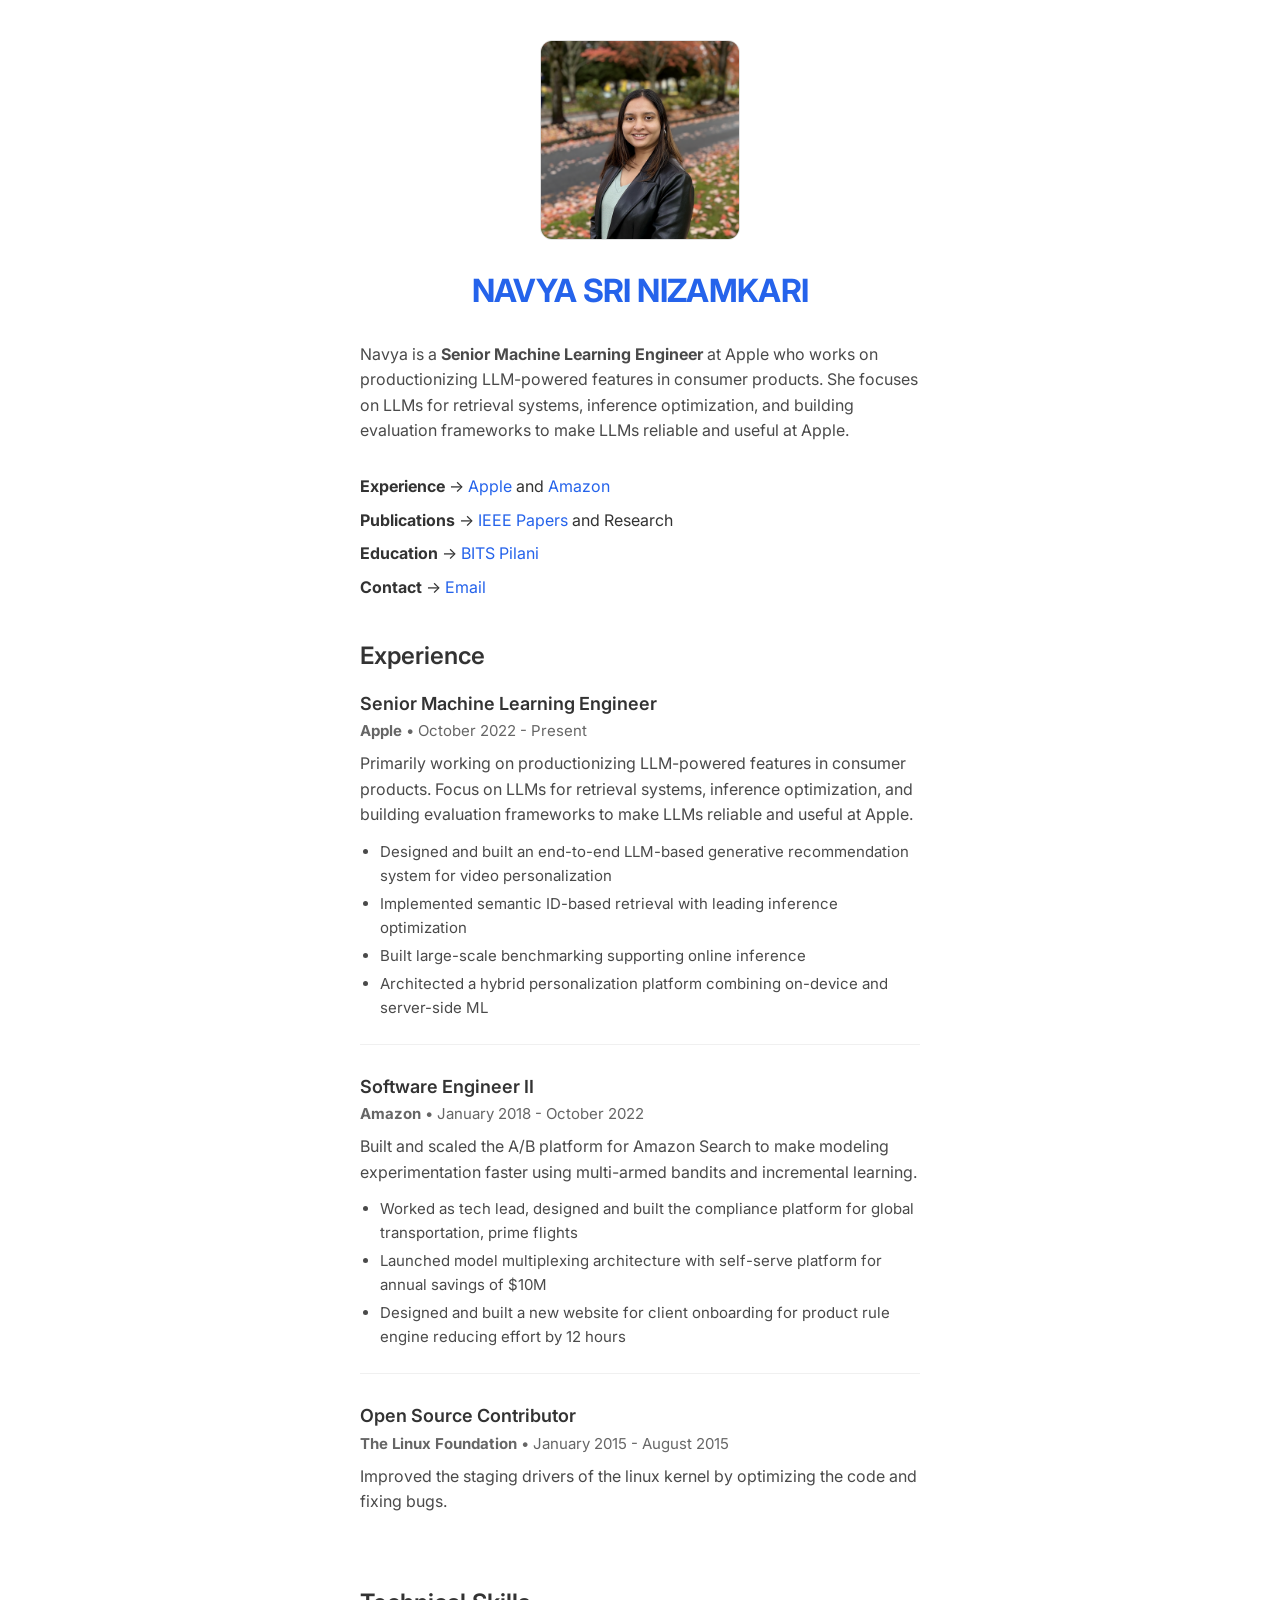
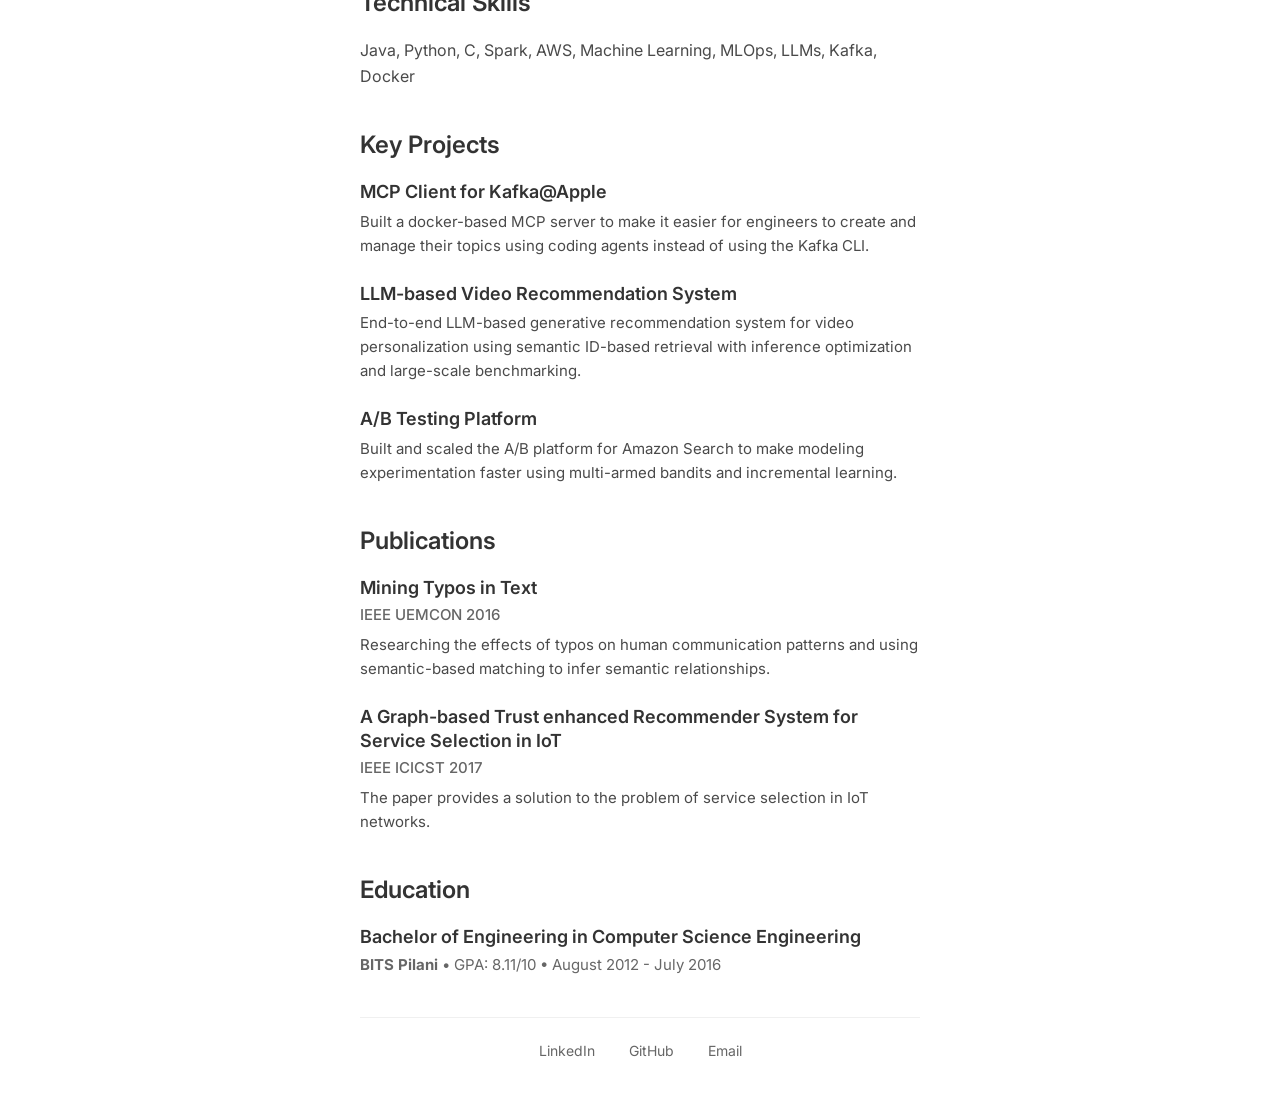
==== index.html @ 7f0a268b "Add profile photo and update styling" ====
<!DOCTYPE html>
<html lang="en">
<head>
    <meta charset="UTF-8">
    <meta name="viewport" content="width=device-width, initial-scale=1.0">
    <title>Navya Sri Nizamkari</title>
    <meta name="description" content="Navya Sri Nizamkari - Senior Machine Learning Engineer at Apple">
    
    <!-- Favicon -->
    <link rel="icon" type="image/x-icon" href="/favicon.ico">
    
    <!-- CSS -->
    <link rel="stylesheet" href="css/style.css">
    
    <!-- Fonts -->
    <link href="https://fonts.googleapis.com/css2?family=Inter:wght@400;500;600;700&display=swap" rel="stylesheet">
</head>
<body>
    <div class="container">
        <!-- Profile Photo -->
        <div class="profile-section">
            <img src="images/image (4).png" alt="Navya Sri Nizamkari" class="profile-photo">
        </div>

        <!-- Name -->
        <h1 class="name">NAVYA SRI NIZAMKARI</h1>

        <!-- Bio -->
        <div class="bio">
            <p>Navya is a <strong>Senior Machine Learning Engineer</strong> at Apple who works on productionizing LLM-powered features in consumer products. She focuses on LLMs for retrieval systems, inference optimization, and building evaluation frameworks to make LLMs reliable and useful at Apple.</p>
        </div>

        <!-- Links -->
        <div class="links">
            <p><strong>Experience</strong> → <a href="#experience">Apple</a> and <a href="#experience">Amazon</a></p>
            <p><strong>Publications</strong> → <a href="#publications">IEEE Papers</a> and Research</p>
            <p><strong>Education</strong> → <a href="#education">BITS Pilani</a></p>
            <p><strong>Contact</strong> → <a href="mailto:navyasritech@gmail.com">Email</a></p>
        </div>

        <!-- Experience Section -->
        <section id="experience" class="section">
            <h2>Experience</h2>
            <div class="experience-item">
                <h3>Senior Machine Learning Engineer</h3>
                <p><strong>Apple</strong> • October 2022 - Present</p>
                <p>Primarily working on productionizing LLM-powered features in consumer products. Focus on LLMs for retrieval systems, inference optimization, and building evaluation frameworks to make LLMs reliable and useful at Apple.</p>
                <ul>
                    <li>Designed and built an end-to-end LLM-based generative recommendation system for video personalization</li>
                    <li>Implemented semantic ID-based retrieval with leading inference optimization</li>
                    <li>Built large-scale benchmarking supporting online inference</li>
                    <li>Architected a hybrid personalization platform combining on-device and server-side ML</li>
                </ul>
            </div>

            <div class="experience-item">
                <h3>Software Engineer II</h3>
                <p><strong>Amazon</strong> • January 2018 - October 2022</p>
                <p>Built and scaled the A/B platform for Amazon Search to make modeling experimentation faster using multi-armed bandits and incremental learning.</p>
                <ul>
                    <li>Worked as tech lead, designed and built the compliance platform for global transportation, prime flights</li>
                    <li>Launched model multiplexing architecture with self-serve platform for annual savings of $10M</li>
                    <li>Designed and built a new website for client onboarding for product rule engine reducing effort by 12 hours</li>
                </ul>
            </div>

            <div class="experience-item">
                <h3>Open Source Contributor</h3>
                <p><strong>The Linux Foundation</strong> • January 2015 - August 2015</p>
                <p>Improved the staging drivers of the linux kernel by optimizing the code and fixing bugs.</p>
            </div>
        </section>

        <!-- Skills -->
        <section class="section">
            <h2>Technical Skills</h2>
            <p>Java, Python, C, Spark, AWS, Machine Learning, MLOps, LLMs, Kafka, Docker</p>
        </section>

        <!-- Projects -->
        <section class="section">
            <h2>Key Projects</h2>
            <div class="project-item">
                <h3>MCP Client for Kafka@Apple</h3>
                <p>Built a docker-based MCP server to make it easier for engineers to create and manage their topics using coding agents instead of using the Kafka CLI.</p>
            </div>
            <div class="project-item">
                <h3>LLM-based Video Recommendation System</h3>
                <p>End-to-end LLM-based generative recommendation system for video personalization using semantic ID-based retrieval with inference optimization and large-scale benchmarking.</p>
            </div>
            <div class="project-item">
                <h3>A/B Testing Platform</h3>
                <p>Built and scaled the A/B platform for Amazon Search to make modeling experimentation faster using multi-armed bandits and incremental learning.</p>
            </div>
        </section>

        <!-- Publications -->
        <section id="publications" class="section">
            <h2>Publications</h2>
            <div class="publication-item">
                <h3>Mining Typos in Text</h3>
                <p><em>IEEE UEMCON 2016</em></p>
                <p>Researching the effects of typos on human communication patterns and using semantic-based matching to infer semantic relationships.</p>
            </div>
            <div class="publication-item">
                <h3>A Graph-based Trust enhanced Recommender System for Service Selection in IoT</h3>
                <p><em>IEEE ICICST 2017</em></p>
                <p>The paper provides a solution to the problem of service selection in IoT networks.</p>
            </div>
        </section>

        <!-- Education -->
        <section id="education" class="section">
            <h2>Education</h2>
            <div class="education-item">
                <h3>Bachelor of Engineering in Computer Science Engineering</h3>
                <p><strong>BITS Pilani</strong> • GPA: 8.11/10 • August 2012 - July 2016</p>
            </div>
        </section>

        <!-- Social Links -->
        <div class="social-links">
            <a href="https://www.linkedin.com/in/navyanizamkari/" target="_blank">LinkedIn</a>
            <a href="https://github.com/navyanizamkari" target="_blank">GitHub</a>
            <a href="mailto:navyasritech@gmail.com">Email</a>
        </div>
    </div>
</body>
</html>
---- css/style.css ----
/* Reset and base styles */
* {
    margin: 0;
    padding: 0;
    box-sizing: border-box;
}

body {
    font-family: 'Inter', -apple-system, BlinkMacSystemFont, 'Segoe UI', Roboto, sans-serif;
    font-size: 16px;
    line-height: 1.6;
    color: #333;
    background-color: #fff;
    -webkit-font-smoothing: antialiased;
}

/* Container */
.container {
    max-width: 600px;
    margin: 0 auto;
    padding: 40px 20px;
}

/* Profile Section */
.profile-section {
    text-align: center;
    margin-bottom: 30px;
}

.profile-placeholder {
    width: 200px;
    height: 200px;
    margin: 0 auto 20px;
    border-radius: 12px;
    background-color: #f5f5f5;
    display: flex;
    align-items: center;
    justify-content: center;
    border: 1px solid #e0e0e0;
}

.placeholder-text {
    color: #666;
    font-size: 14px;
}

.profile-photo {
    width: 200px;
    height: 200px;
    border-radius: 12px;
    object-fit: cover;
    border: 1px solid #e0e0e0;
    margin: 0 auto 20px;
    display: block;
}

/* Name */
.name {
    font-size: 32px;
    font-weight: 700;
    color: #2563eb;
    text-align: center;
    margin-bottom: 30px;
    letter-spacing: -0.02em;
}

/* Bio */
.bio {
    margin-bottom: 30px;
}

.bio p {
    font-size: 16px;
    line-height: 1.6;
    color: #4a4a4a;
    margin-bottom: 15px;
}

/* Links */
.links {
    margin-bottom: 40px;
}

.links p {
    margin-bottom: 8px;
    font-size: 16px;
    color: #333;
}

/* Typography */
h1, h2, h3 {
    color: #333;
    line-height: 1.3;
}

h2 {
    font-size: 24px;
    font-weight: 600;
    margin-bottom: 20px;
    margin-top: 40px;
}

h3 {
    font-size: 18px;
    font-weight: 600;
    margin-bottom: 8px;
}

/* Links */
a {
    color: #2563eb;
    text-decoration: none;
}

a:hover {
    text-decoration: underline;
}

/* Sections */
.section {
    margin-bottom: 40px;
}

.section p {
    margin-bottom: 12px;
    color: #4a4a4a;
}

/* Experience Items */
.experience-item {
    margin-bottom: 30px;
    padding-bottom: 20px;
    border-bottom: 1px solid #f0f0f0;
}

.experience-item:last-child {
    border-bottom: none;
}

.experience-item h3 {
    margin-bottom: 4px;
}

.experience-item p:first-of-type {
    color: #666;
    font-size: 15px;
    margin-bottom: 8px;
}

.experience-item ul {
    margin-top: 8px;
    margin-left: 20px;
}

.experience-item li {
    margin-bottom: 4px;
    color: #4a4a4a;
    font-size: 15px;
}

/* Project Items */
.project-item {
    margin-bottom: 24px;
}

.project-item h3 {
    margin-bottom: 6px;
}

.project-item p {
    color: #4a4a4a;
    font-size: 15px;
}

/* Publication Items */
.publication-item {
    margin-bottom: 24px;
}

.publication-item h3 {
    margin-bottom: 4px;
}

.publication-item p {
    color: #4a4a4a;
    font-size: 15px;
    margin-bottom: 6px;
}

.publication-item em {
    color: #666;
    font-style: normal;
    font-weight: 500;
}

/* Education Items */
.education-item h3 {
    margin-bottom: 4px;
}

.education-item p {
    color: #666;
    font-size: 15px;
}

/* Social Links */
.social-links {
    text-align: center;
    margin-top: 40px;
    padding-top: 20px;
    border-top: 1px solid #f0f0f0;
}

.social-links a {
    margin: 0 15px;
    color: #666;
    font-size: 14px;
}

.social-links a:hover {
    color: #2563eb;
}

/* Responsive */
@media (max-width: 768px) {
    .container {
        padding: 30px 16px;
    }
    
    .name {
        font-size: 28px;
    }
    
    h2 {
        font-size: 22px;
    }
    
    .profile-placeholder {
        width: 160px;
        height: 160px;
    }
    
    .profile-photo {
        width: 160px;
        height: 160px;
    }
}

@media (max-width: 480px) {
    .name {
        font-size: 24px;
    }
    
    .social-links a {
        margin: 0 10px;
    }
}
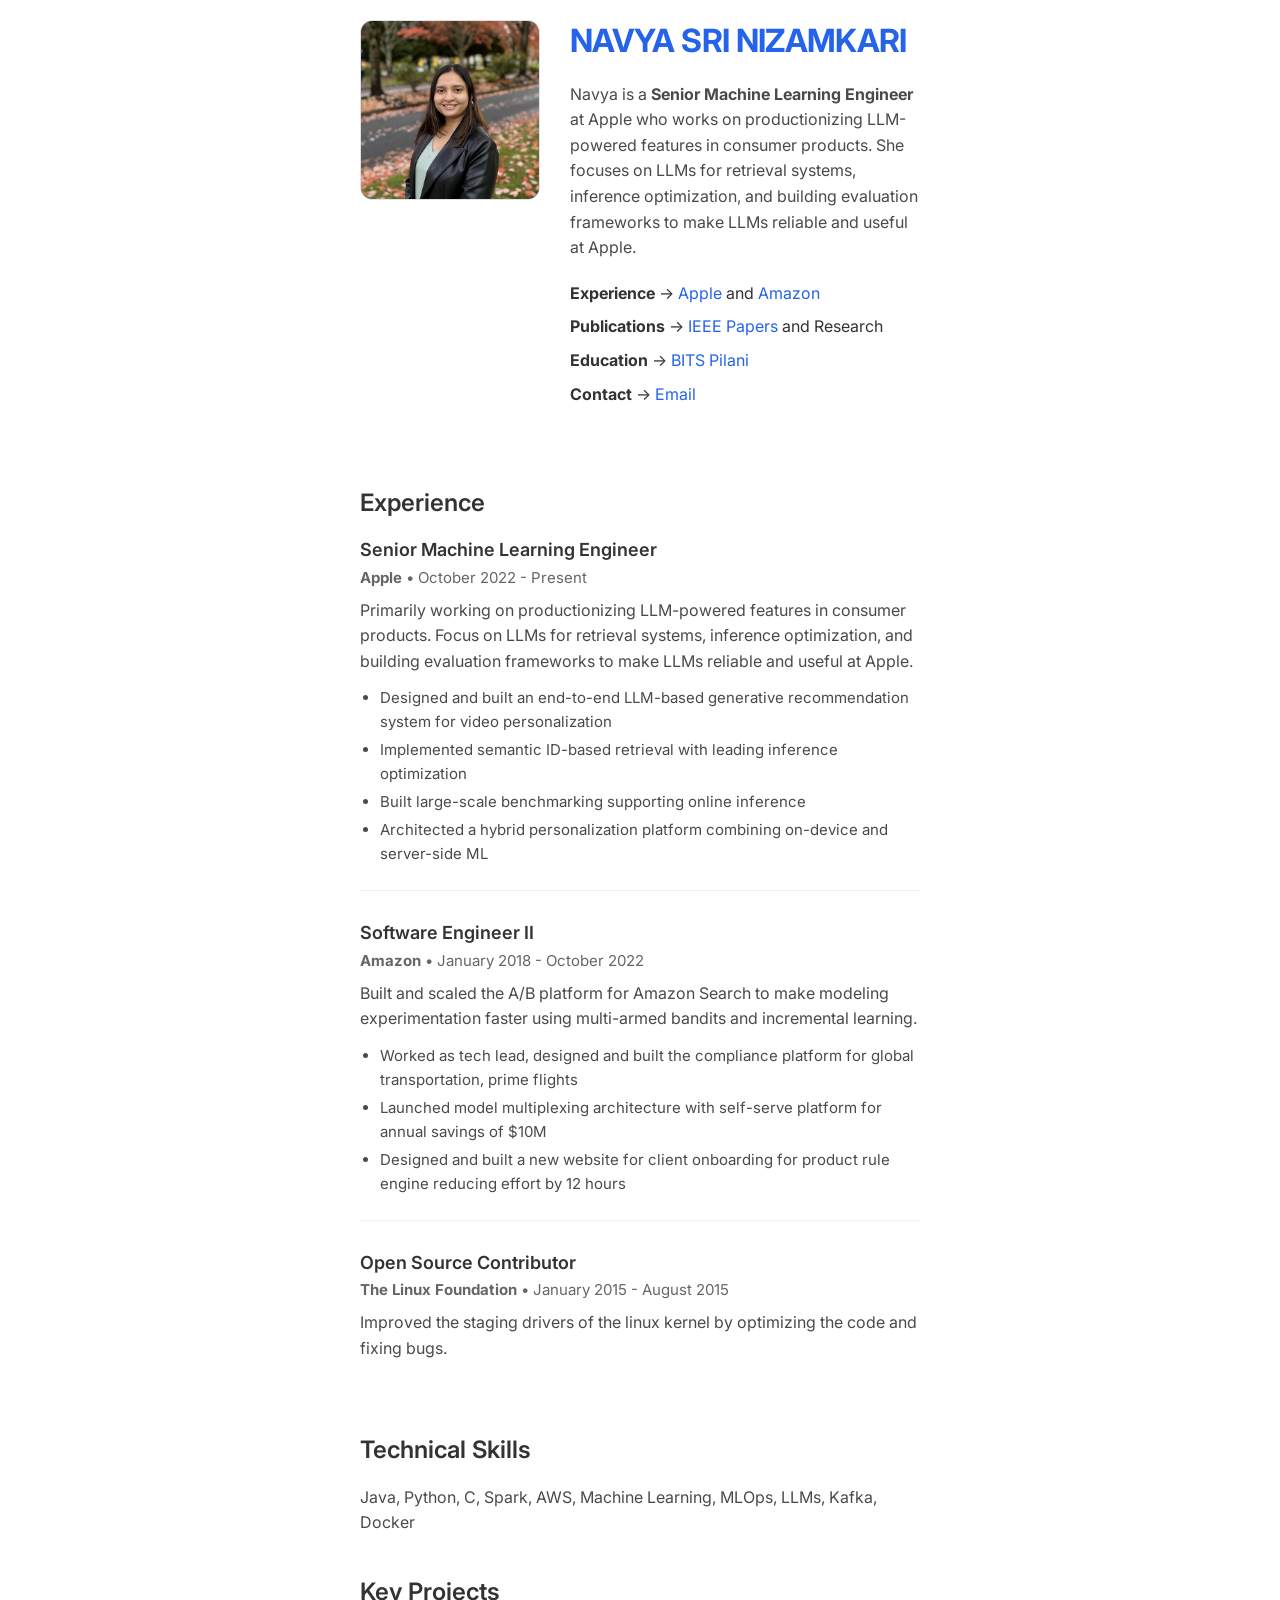
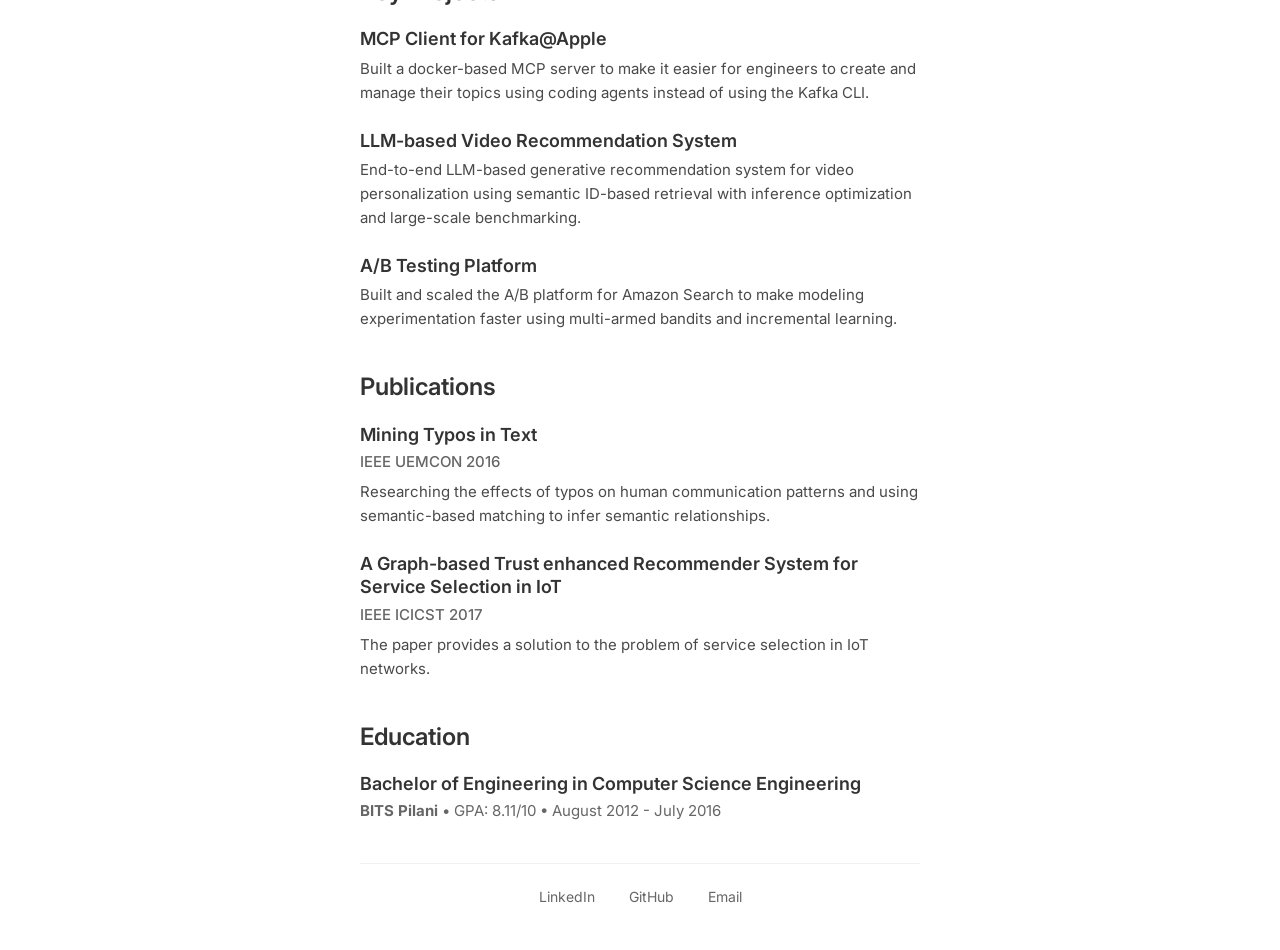
==== commit 7103b4f4: "Restructure layout: photo beside name and description" ====
--- a/index.html
+++ b/index.html
@@ -17,25 +17,29 @@
 </head>
 <body>
     <div class="container">
-        <!-- Profile Photo -->
-        <div class="profile-section">
-            <img src="images/image (4).png" alt="Navya Sri Nizamkari" class="profile-photo">
-        </div>
+        <!-- Header Section with Photo and Info -->
+        <div class="header-section">
+            <div class="profile-photo-container">
+                <img src="images/image (4).png" alt="Navya Sri Nizamkari" class="profile-photo">
+            </div>
+            
+            <div class="profile-info">
+                <!-- Name -->
+                <h1 class="name">NAVYA SRI NIZAMKARI</h1>
 
-        <!-- Name -->
-        <h1 class="name">NAVYA SRI NIZAMKARI</h1>
+                <!-- Bio -->
+                <div class="bio">
+                    <p>Navya is a <strong>Senior Machine Learning Engineer</strong> at Apple who works on productionizing LLM-powered features in consumer products. She focuses on LLMs for retrieval systems, inference optimization, and building evaluation frameworks to make LLMs reliable and useful at Apple.</p>
+                </div>
 
-        <!-- Bio -->
-        <div class="bio">
-            <p>Navya is a <strong>Senior Machine Learning Engineer</strong> at Apple who works on productionizing LLM-powered features in consumer products. She focuses on LLMs for retrieval systems, inference optimization, and building evaluation frameworks to make LLMs reliable and useful at Apple.</p>
-        </div>
-
-        <!-- Links -->
-        <div class="links">
-            <p><strong>Experience</strong> → <a href="#experience">Apple</a> and <a href="#experience">Amazon</a></p>
-            <p><strong>Publications</strong> → <a href="#publications">IEEE Papers</a> and Research</p>
-            <p><strong>Education</strong> → <a href="#education">BITS Pilani</a></p>
-            <p><strong>Contact</strong> → <a href="mailto:navyasritech@gmail.com">Email</a></p>
+                <!-- Links -->
+                <div class="links">
+                    <p><strong>Experience</strong> → <a href="#experience">Apple</a> and <a href="#experience">Amazon</a></p>
+                    <p><strong>Publications</strong> → <a href="#publications">IEEE Papers</a> and Research</p>
+                    <p><strong>Education</strong> → <a href="#education">BITS Pilani</a></p>
+                    <p><strong>Contact</strong> → <a href="mailto:navyasritech@gmail.com">Email</a></p>
+                </div>
+            </div>
         </div>
 
         <!-- Experience Section -->
--- a/css/style.css
+++ b/css/style.css
@@ -18,40 +18,32 @@
 .container {
     max-width: 600px;
     margin: 0 auto;
-    padding: 40px 20px;
-}
-
-/* Profile Section */
-.profile-section {
-    text-align: center;
-    margin-bottom: 30px;
-}
-
-.profile-placeholder {
-    width: 200px;
-    height: 200px;
-    margin: 0 auto 20px;
-    border-radius: 12px;
-    background-color: #f5f5f5;
+    padding: 20px 20px 40px;
+}
+
+/* Header Section with Photo and Info */
+.header-section {
     display: flex;
-    align-items: center;
-    justify-content: center;
-    border: 1px solid #e0e0e0;
-}
-
-.placeholder-text {
-    color: #666;
-    font-size: 14px;
+    gap: 30px;
+    align-items: flex-start;
+    margin-bottom: 40px;
+}
+
+.profile-photo-container {
+    flex-shrink: 0;
 }
 
 .profile-photo {
-    width: 200px;
-    height: 200px;
+    width: 180px;
+    height: 180px;
     border-radius: 12px;
     object-fit: cover;
     border: 1px solid #e0e0e0;
-    margin: 0 auto 20px;
     display: block;
+}
+
+.profile-info {
+    flex: 1;
 }
 
 /* Name */
@@ -59,14 +51,13 @@
     font-size: 32px;
     font-weight: 700;
     color: #2563eb;
-    text-align: center;
-    margin-bottom: 30px;
+    margin-bottom: 20px;
     letter-spacing: -0.02em;
 }
 
 /* Bio */
 .bio {
-    margin-bottom: 30px;
+    margin-bottom: 20px;
 }
 
 .bio p {
@@ -227,23 +218,25 @@
         padding: 30px 16px;
     }
     
-    .name {
-        font-size: 28px;
-    }
-    
-    h2 {
-        font-size: 22px;
-    }
-    
-    .profile-placeholder {
-        width: 160px;
-        height: 160px;
+    .header-section {
+        flex-direction: column;
+        gap: 20px;
+        align-items: center;
+        text-align: center;
     }
     
     .profile-photo {
         width: 160px;
         height: 160px;
     }
+    
+    .name {
+        font-size: 28px;
+    }
+    
+    h2 {
+        font-size: 22px;
+    }
 }
 
 @media (max-width: 480px) {
@@ -254,4 +247,13 @@
     .social-links a {
         margin: 0 10px;
     }
+    
+    .header-section {
+        gap: 15px;
+    }
+    
+    .profile-photo {
+        width: 140px;
+        height: 140px;
+    }
 }
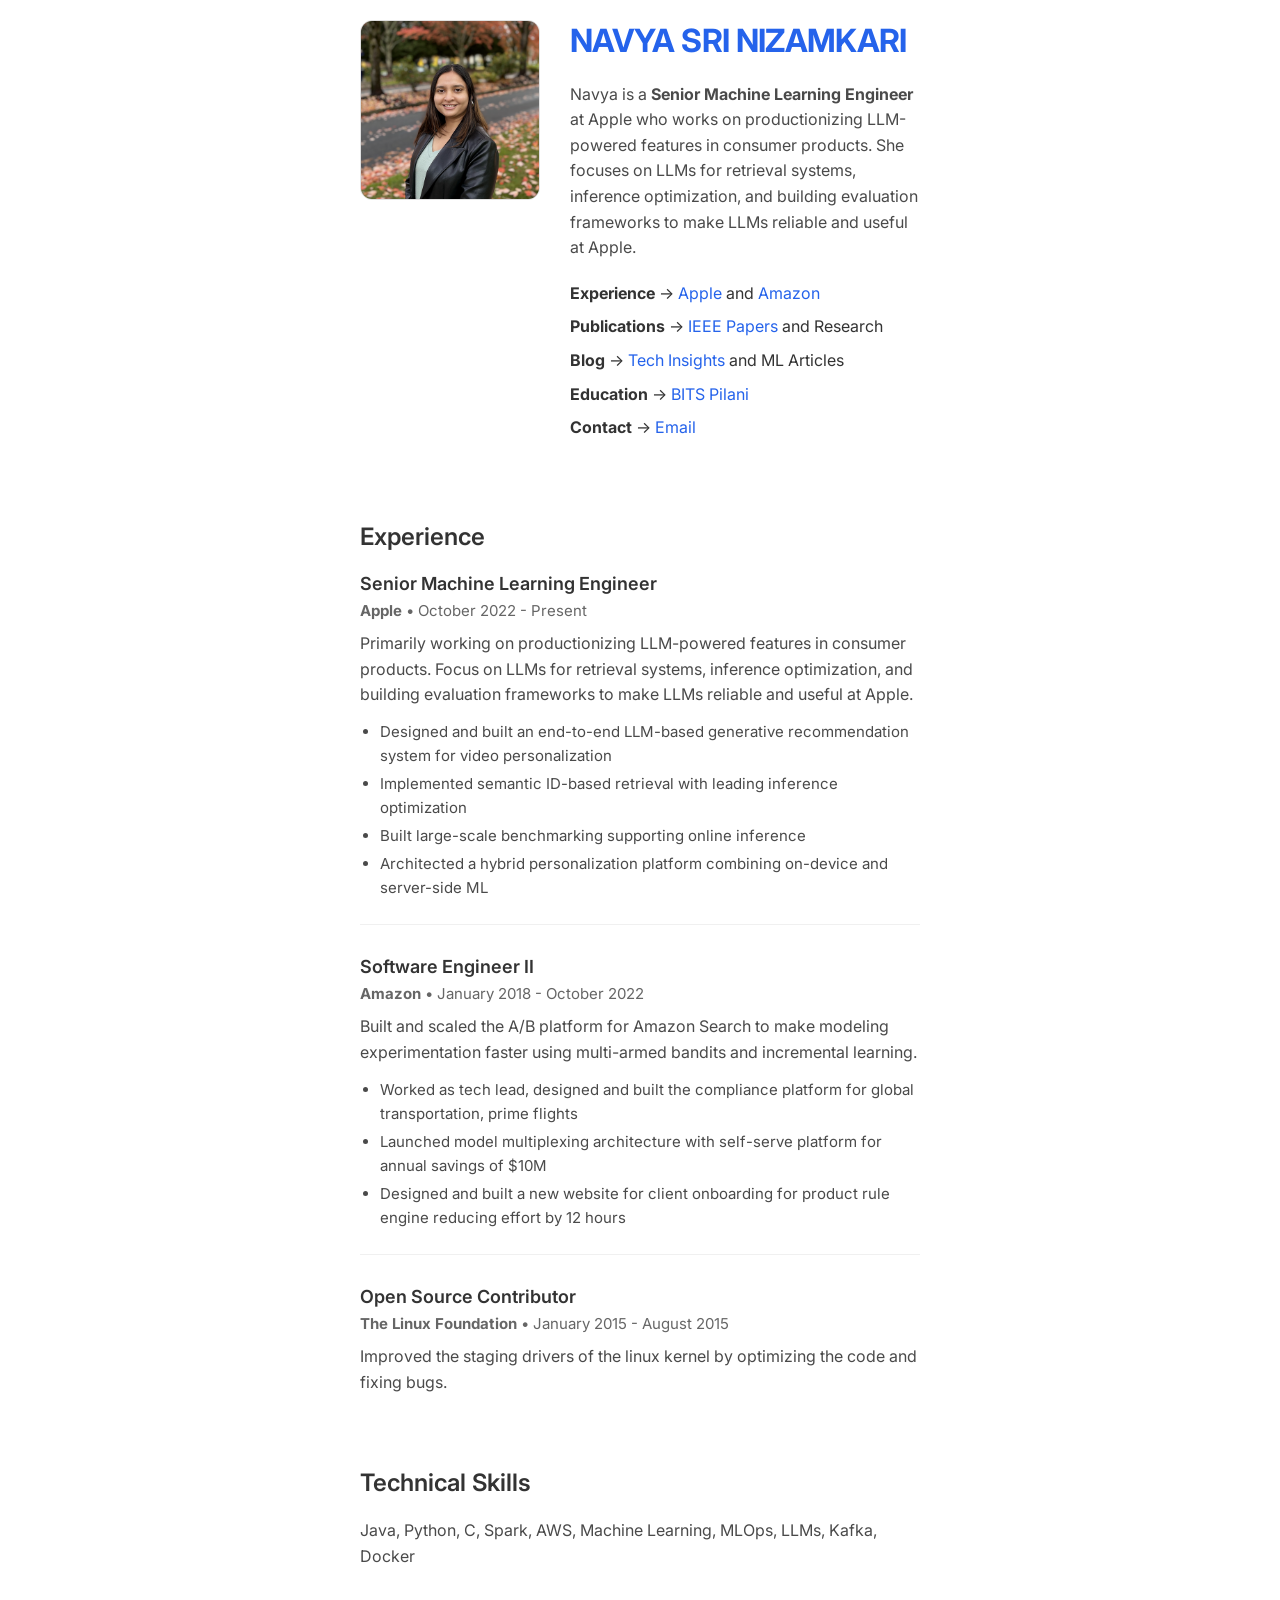
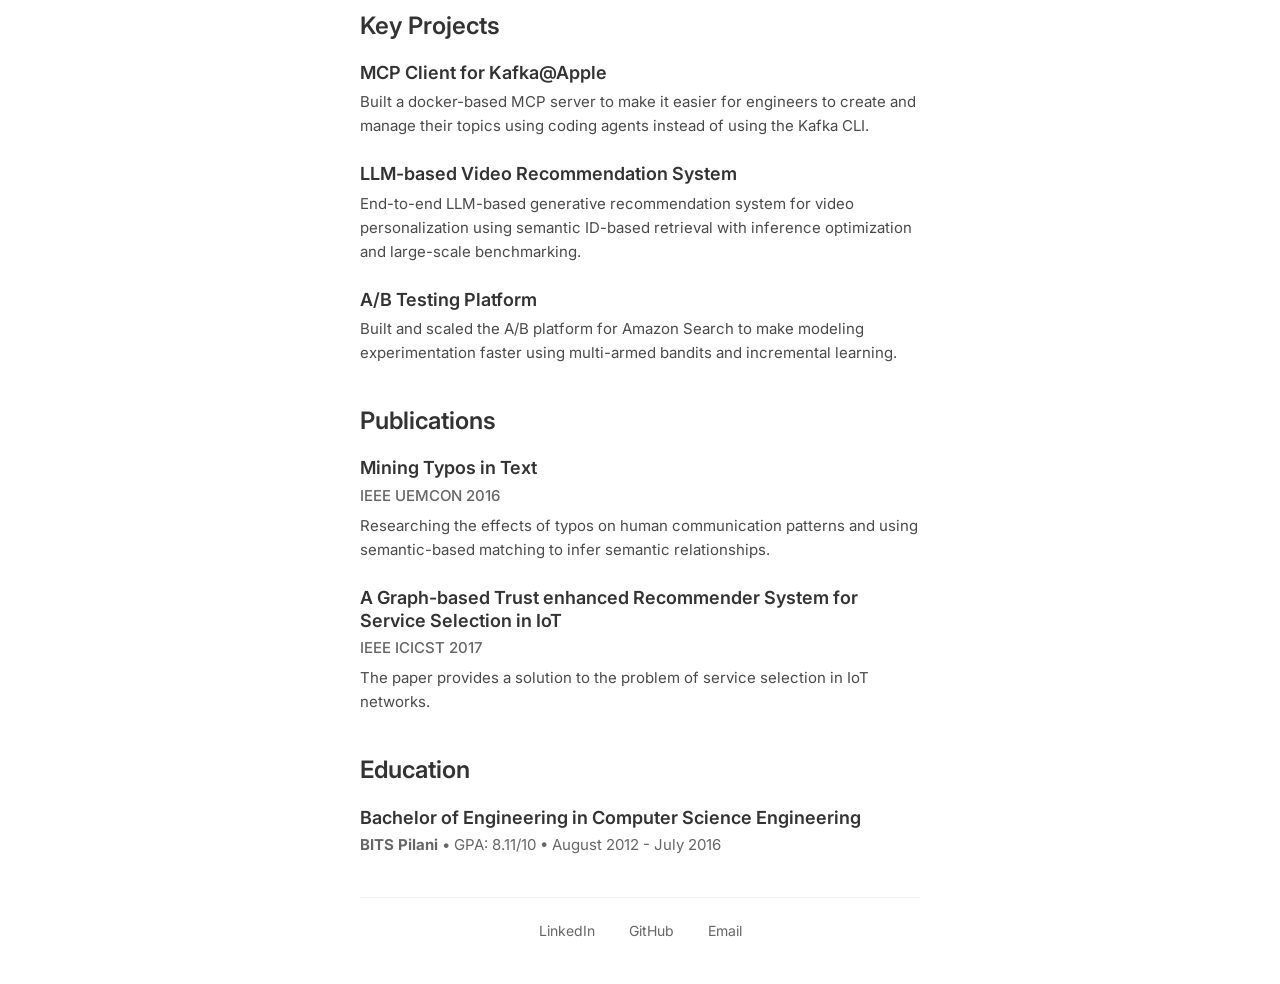
==== commit 4beb95c2: "Add blog system with markdown support and sample articles" ====
--- a/index.html
+++ b/index.html
@@ -36,6 +36,7 @@
                 <div class="links">
                     <p><strong>Experience</strong> → <a href="#experience">Apple</a> and <a href="#experience">Amazon</a></p>
                     <p><strong>Publications</strong> → <a href="#publications">IEEE Papers</a> and Research</p>
+                    <p><strong>Blog</strong> → <a href="blog/">Tech Insights</a> and ML Articles</p>
                     <p><strong>Education</strong> → <a href="#education">BITS Pilani</a></p>
                     <p><strong>Contact</strong> → <a href="mailto:navyasritech@gmail.com">Email</a></p>
                 </div>
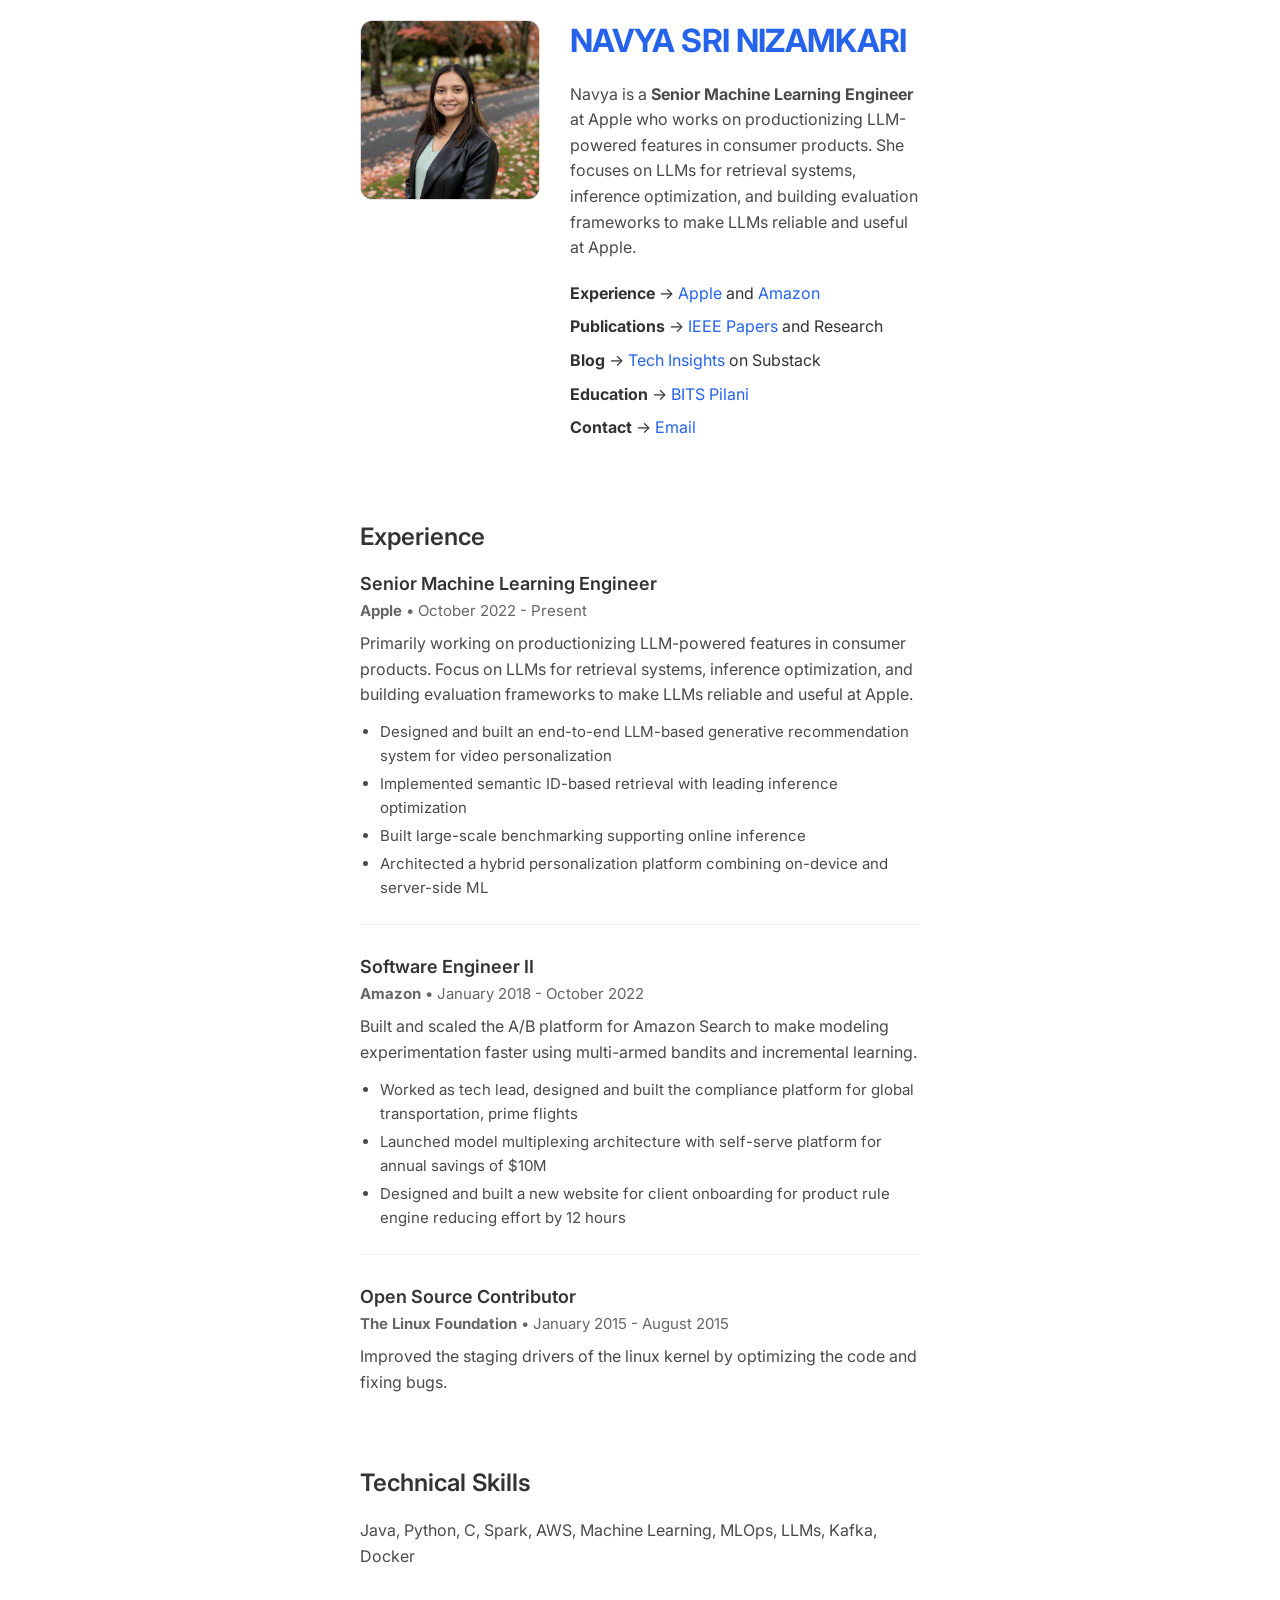
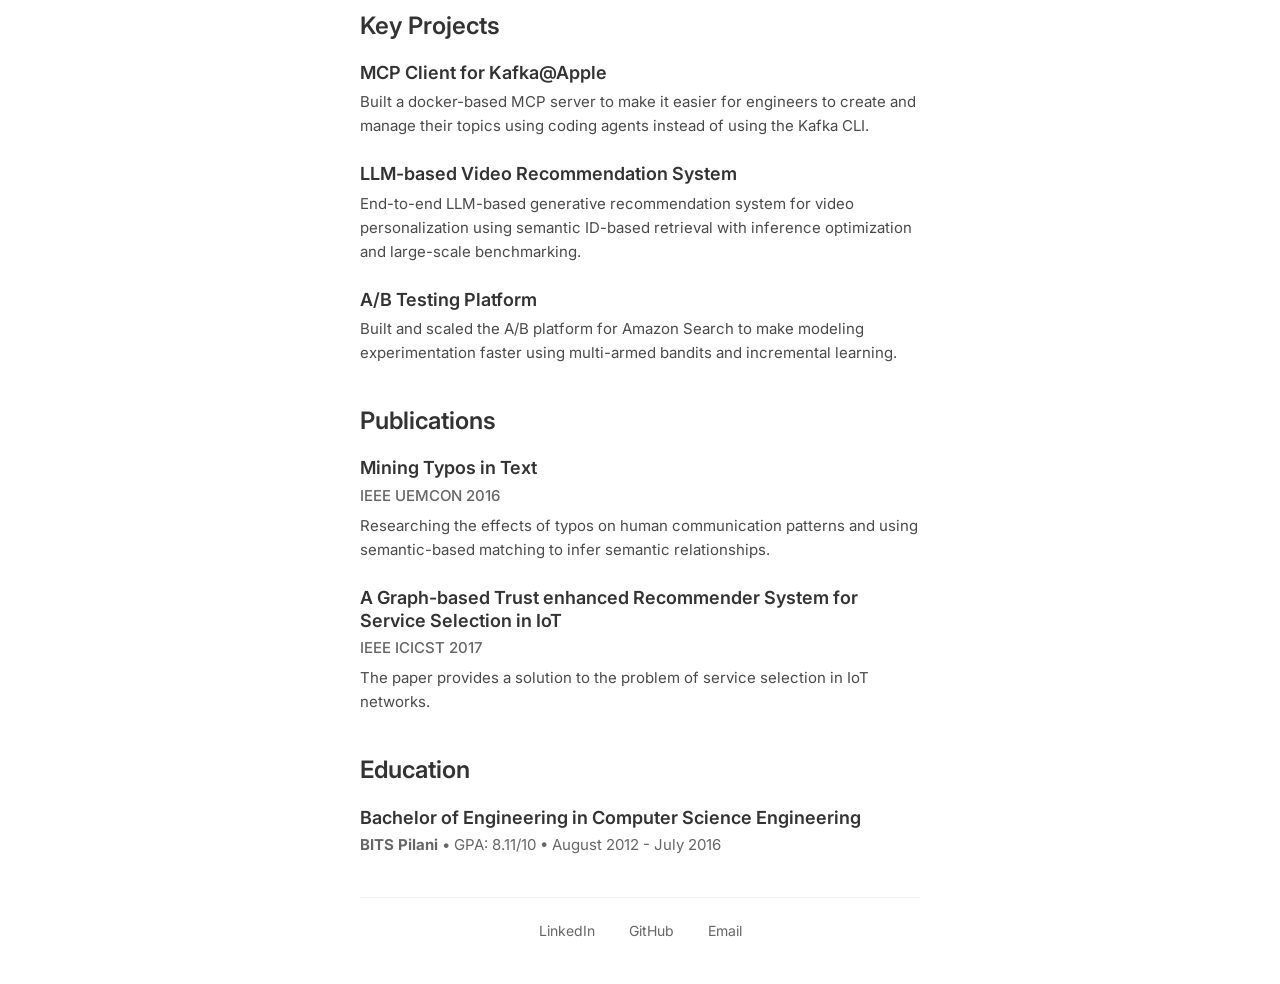
==== commit fd13024e: "Update blog link to point to Substack and add sync tools" ====
--- a/index.html
+++ b/index.html
@@ -36,7 +36,7 @@
                 <div class="links">
                     <p><strong>Experience</strong> → <a href="#experience">Apple</a> and <a href="#experience">Amazon</a></p>
                     <p><strong>Publications</strong> → <a href="#publications">IEEE Papers</a> and Research</p>
-                    <p><strong>Blog</strong> → <a href="blog/">Tech Insights</a> and ML Articles</p>
+                    <p><strong>Blog</strong> → <a href="https://navyanizamkari.substack.com" target="_blank">Tech Insights</a> on Substack</p>
                     <p><strong>Education</strong> → <a href="#education">BITS Pilani</a></p>
                     <p><strong>Contact</strong> → <a href="mailto:navyasritech@gmail.com">Email</a></p>
                 </div>
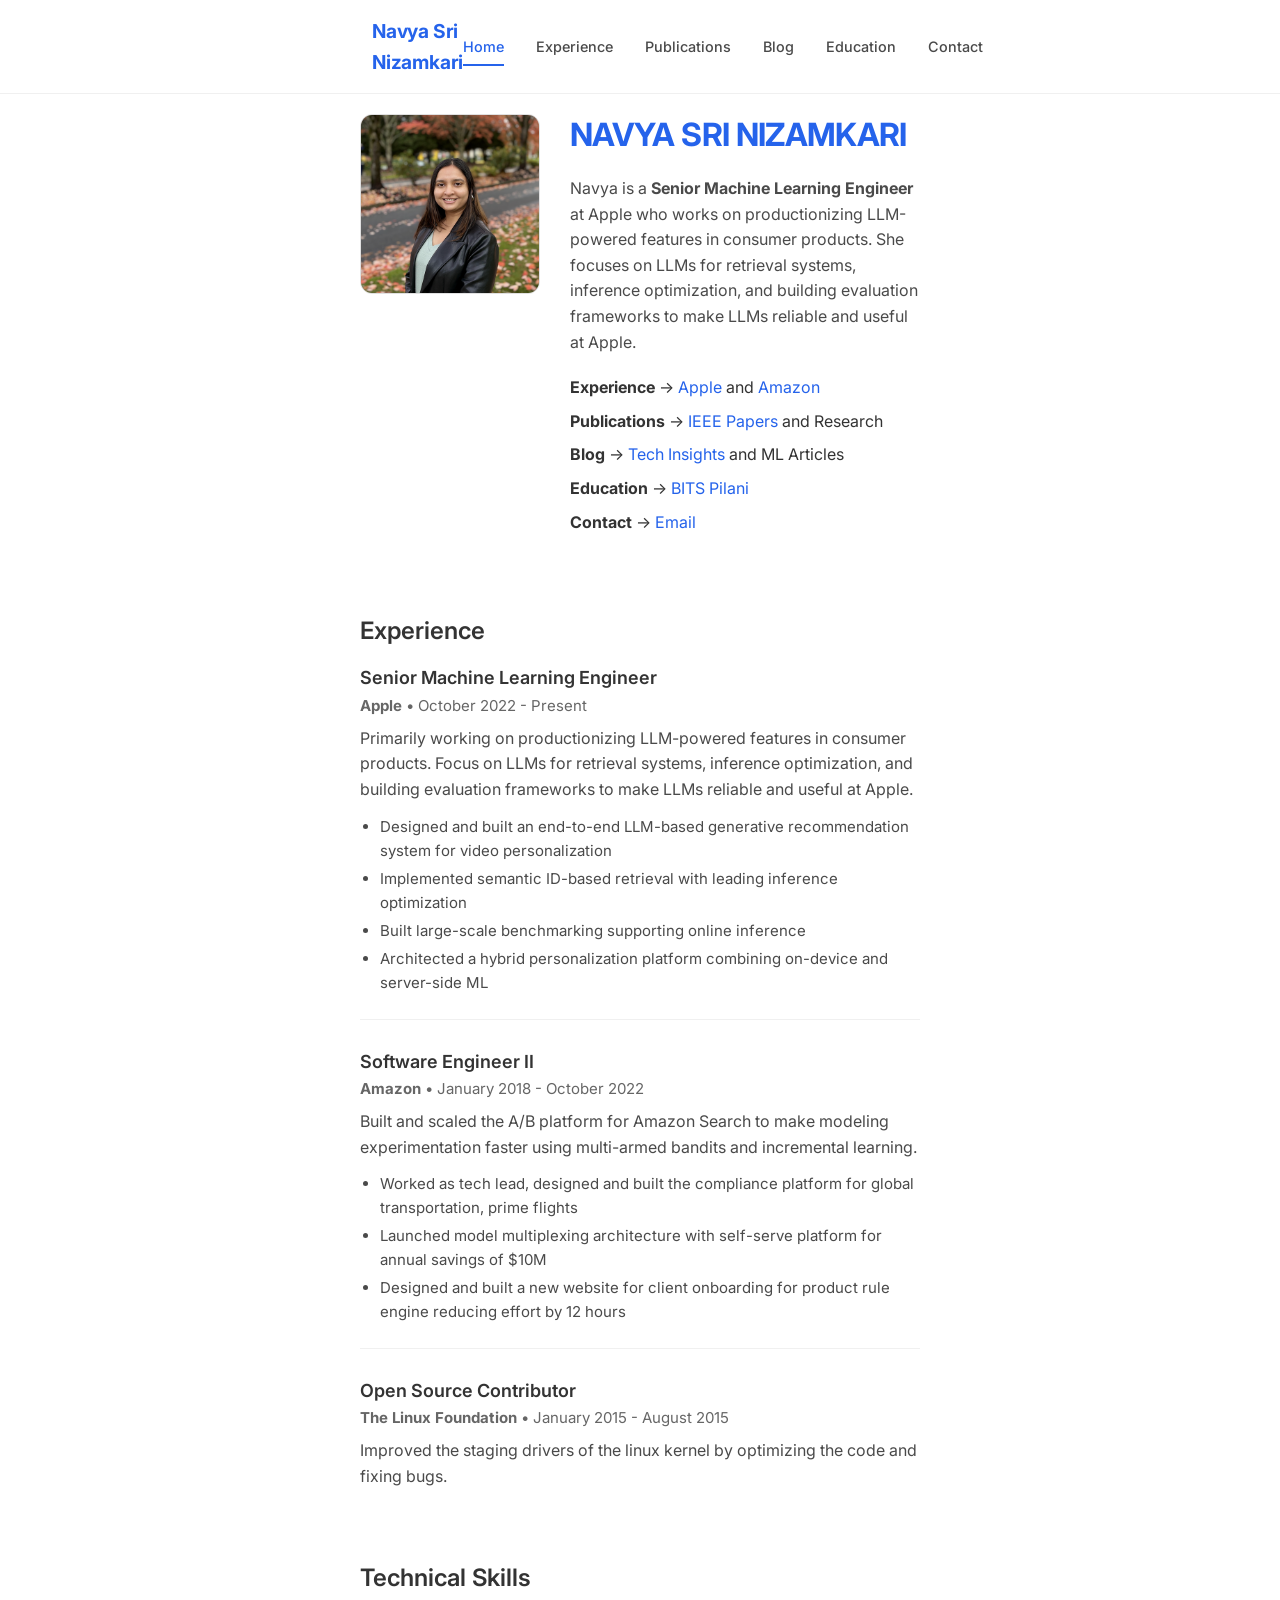
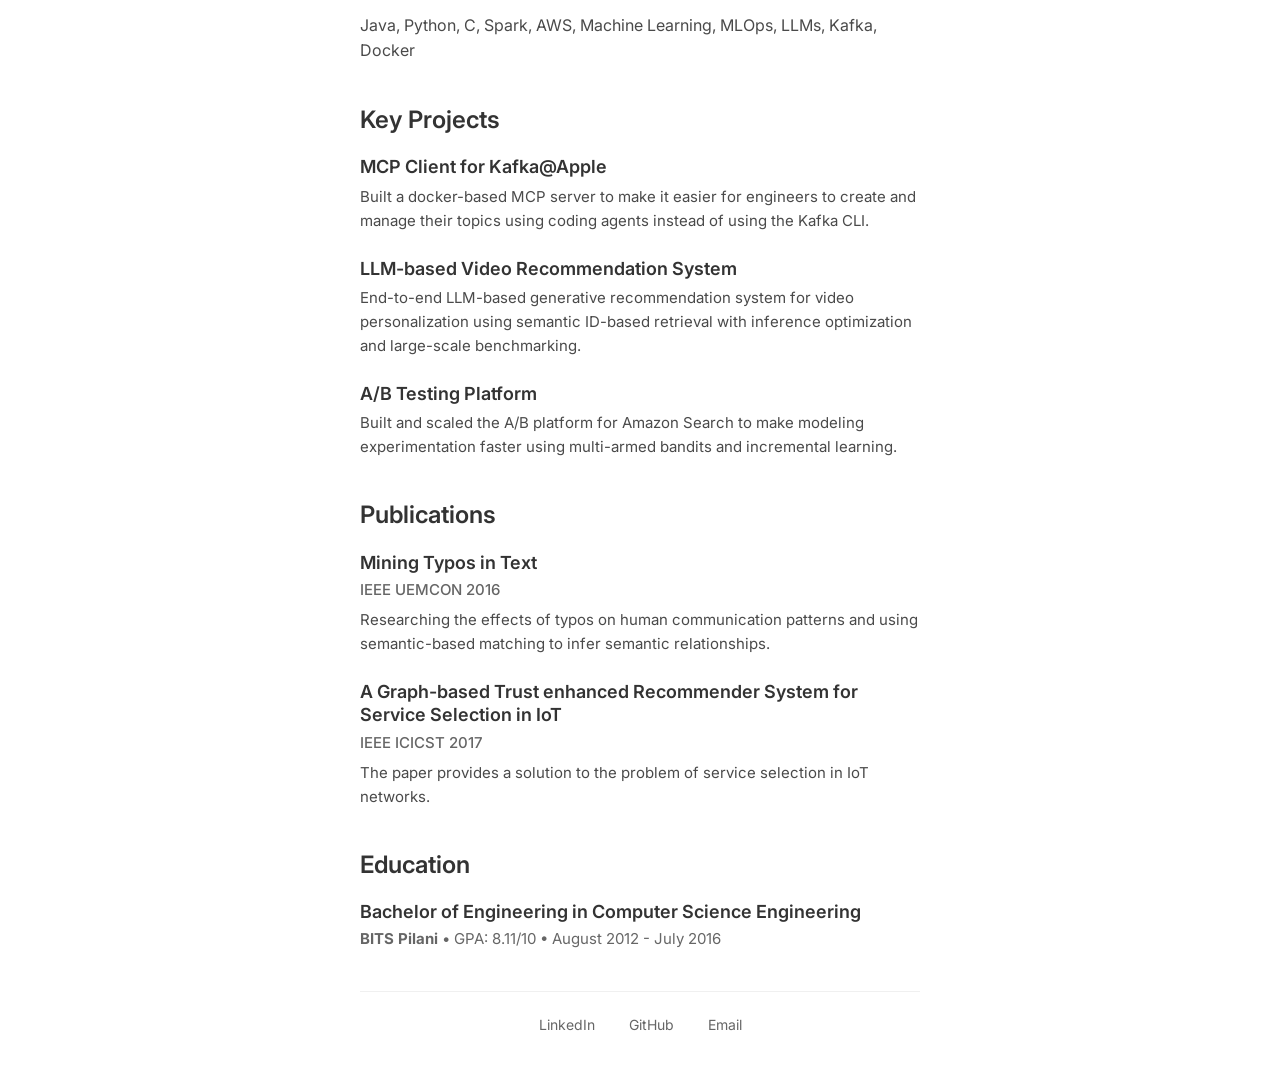
==== commit 51a48826: "Add professional navigation to main page and fix blog routing" ====
--- a/index.html
+++ b/index.html
@@ -16,7 +16,29 @@
     <link href="https://fonts.googleapis.com/css2?family=Inter:wght@400;500;600;700&display=swap" rel="stylesheet">
 </head>
 <body>
-    <div class="container">
+    <!-- Navigation -->
+    <nav class="navbar">
+        <div class="nav-container">
+            <div class="nav-logo">
+                <a href="#home">Navya Sri Nizamkari</a>
+            </div>
+            <div class="nav-menu" id="nav-menu">
+                <a href="#home" class="nav-link active">Home</a>
+                <a href="#experience" class="nav-link">Experience</a>
+                <a href="#publications" class="nav-link">Publications</a>
+                <a href="blog/" class="nav-link">Blog</a>
+                <a href="#education" class="nav-link">Education</a>
+                <a href="mailto:navyasritech@gmail.com" class="nav-link">Contact</a>
+            </div>
+            <div class="hamburger" id="hamburger">
+                <span class="bar"></span>
+                <span class="bar"></span>
+                <span class="bar"></span>
+            </div>
+        </div>
+    </nav>
+
+    <div class="container" id="home">
         <!-- Header Section with Photo and Info -->
         <div class="header-section">
             <div class="profile-photo-container">
@@ -36,7 +58,7 @@
                 <div class="links">
                     <p><strong>Experience</strong> → <a href="#experience">Apple</a> and <a href="#experience">Amazon</a></p>
                     <p><strong>Publications</strong> → <a href="#publications">IEEE Papers</a> and Research</p>
-                    <p><strong>Blog</strong> → <a href="https://navyanizamkari.substack.com" target="_blank">Tech Insights</a> on Substack</p>
+                    <p><strong>Blog</strong> → <a href="blog/">Tech Insights</a> and ML Articles</p>
                     <p><strong>Education</strong> → <a href="#education">BITS Pilani</a></p>
                     <p><strong>Contact</strong> → <a href="mailto:navyasritech@gmail.com">Email</a></p>
                 </div>
--- a/css/style.css
+++ b/css/style.css
@@ -3,6 +3,118 @@
     margin: 0;
     padding: 0;
     box-sizing: border-box;
+}
+
+/* Navigation Bar */
+.navbar {
+    background-color: #fff;
+    border-bottom: 1px solid #f0f0f0;
+    padding: 1rem 0;
+    position: sticky;
+    top: 0;
+    z-index: 100;
+}
+
+.nav-container {
+    max-width: 600px;
+    margin: 0 auto;
+    padding: 0 2rem;
+    display: flex;
+    justify-content: space-between;
+    align-items: center;
+}
+
+.nav-logo a {
+    font-size: 1.2rem;
+    font-weight: 700;
+    color: #2563eb;
+    text-decoration: none;
+    letter-spacing: -0.01em;
+}
+
+.nav-menu {
+    display: flex;
+    gap: 2rem;
+    align-items: center;
+}
+
+.nav-link {
+    color: #4a4a4a;
+    text-decoration: none;
+    font-size: 0.9rem;
+    font-weight: 500;
+    padding: 0.5rem 0;
+    position: relative;
+    transition: color 0.2s ease;
+}
+
+.nav-link:hover {
+    color: #2563eb;
+}
+
+.nav-link.active {
+    color: #2563eb;
+}
+
+.nav-link.active::after {
+    content: '';
+    position: absolute;
+    bottom: 0;
+    left: 0;
+    right: 0;
+    height: 2px;
+    background-color: #2563eb;
+}
+
+.hamburger {
+    display: none;
+    flex-direction: column;
+    cursor: pointer;
+}
+
+.hamburger .bar {
+    width: 24px;
+    height: 2px;
+    background-color: #333;
+    margin: 3px 0;
+    transition: 0.3s;
+}
+
+/* Mobile Navigation */
+@media (max-width: 768px) {
+    .nav-menu {
+        position: fixed;
+        left: -100%;
+        top: 70px;
+        flex-direction: column;
+        background-color: #fff;
+        width: 100%;
+        text-align: center;
+        transition: 0.3s;
+        box-shadow: 0 10px 27px rgba(0,0,0,0.05);
+        padding: 2rem 0;
+        gap: 1rem;
+    }
+
+    .nav-menu.active {
+        left: 0;
+    }
+
+    .hamburger {
+        display: flex;
+    }
+
+    .hamburger.active .bar:nth-child(2) {
+        opacity: 0;
+    }
+
+    .hamburger.active .bar:nth-child(1) {
+        transform: translateY(8px) rotate(45deg);
+    }
+
+    .hamburger.active .bar:nth-child(3) {
+        transform: translateY(-8px) rotate(-45deg);
+    }
 }
 
 body {
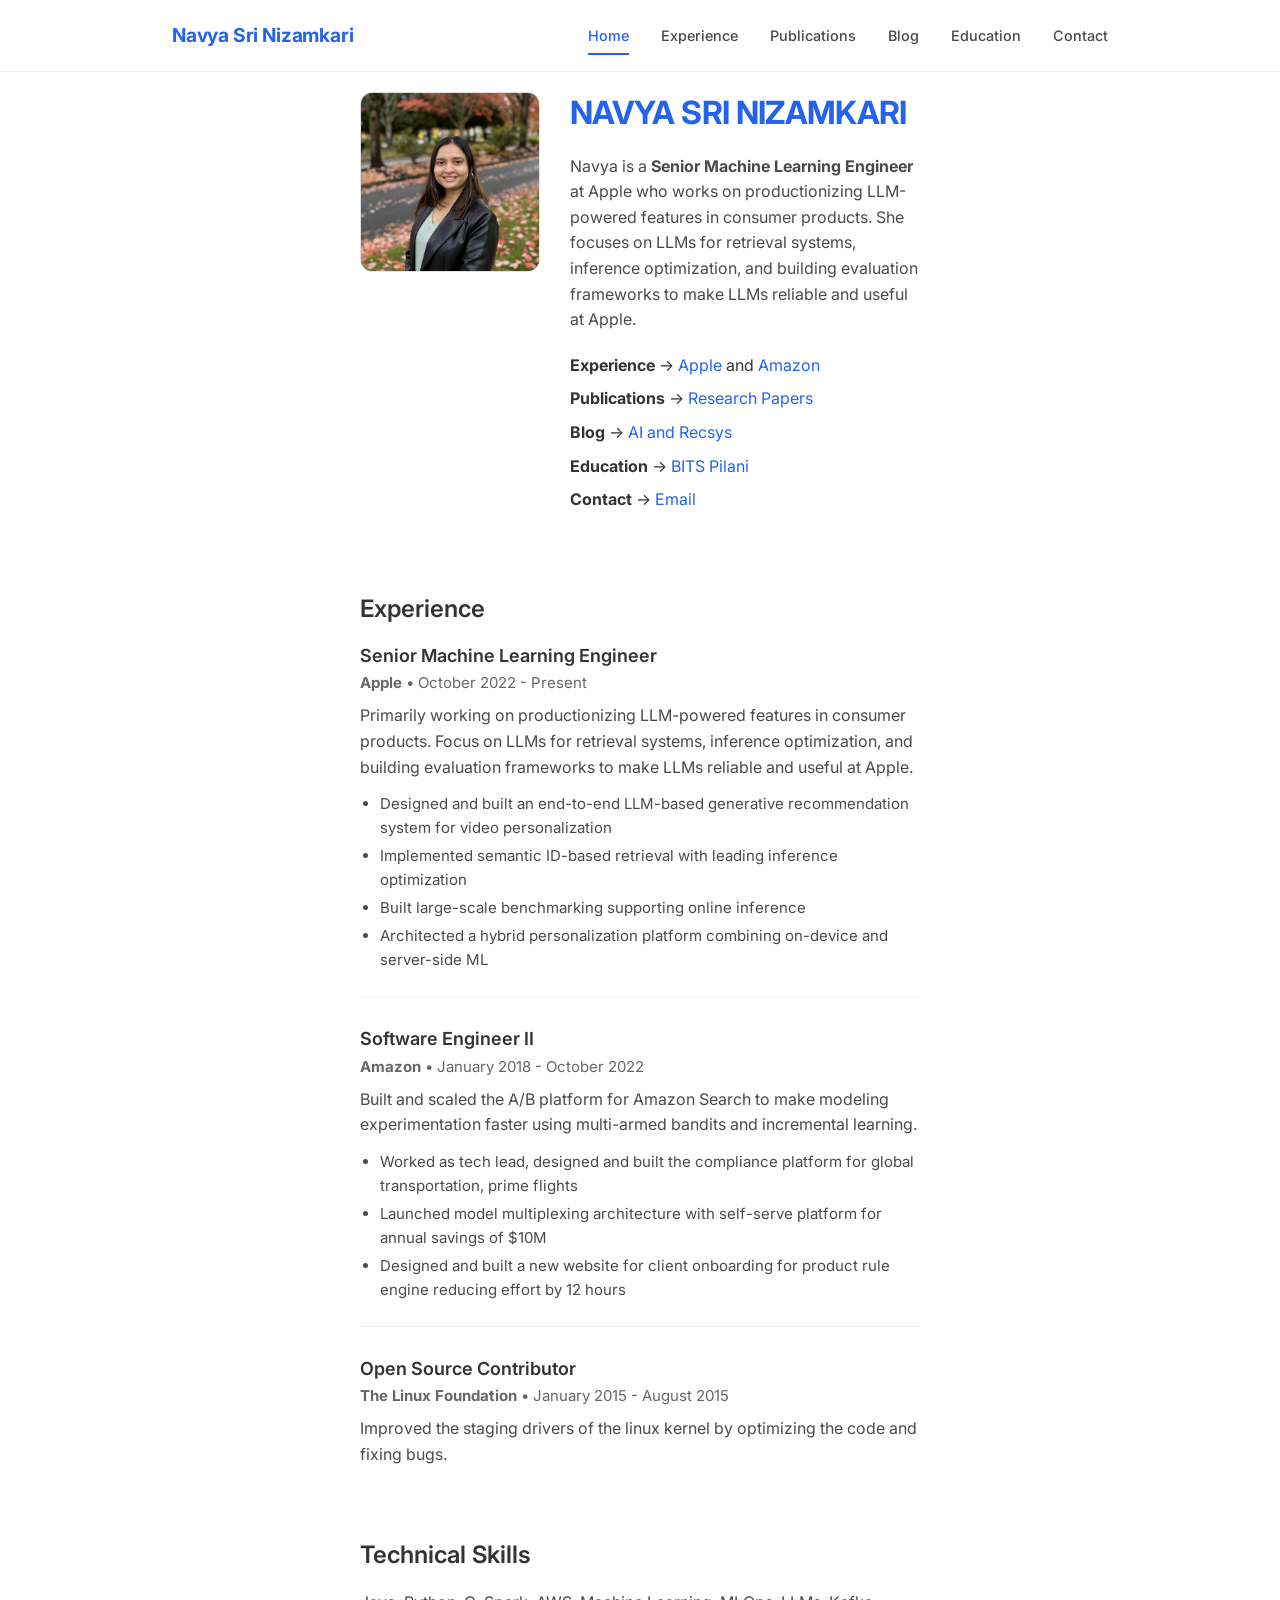
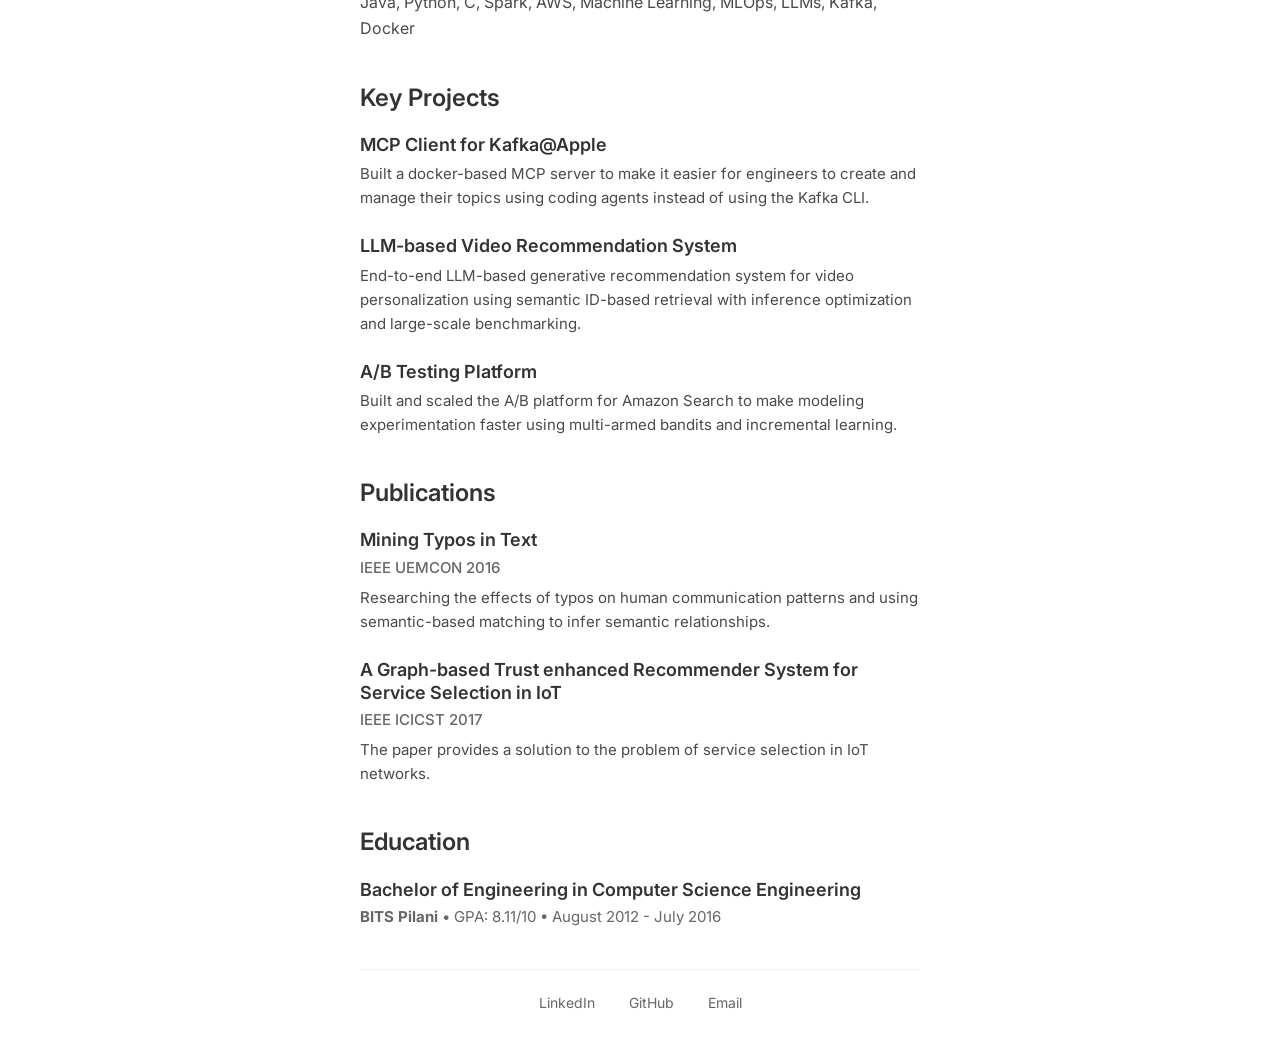
==== commit bb72cb22: "Update main page link descriptions: Publications -> Research Papers, Blog -> AI and Recsys" ====
--- a/index.html
+++ b/index.html
@@ -57,8 +57,8 @@
                 <!-- Links -->
                 <div class="links">
                     <p><strong>Experience</strong> → <a href="#experience">Apple</a> and <a href="#experience">Amazon</a></p>
-                    <p><strong>Publications</strong> → <a href="#publications">IEEE Papers</a> and Research</p>
-                    <p><strong>Blog</strong> → <a href="blog/">Tech Insights</a> and ML Articles</p>
+                    <p><strong>Publications</strong> → <a href="#publications">Research Papers</a></p>
+                    <p><strong>Blog</strong> → <a href="blog/">AI and Recsys</a></p>
                     <p><strong>Education</strong> → <a href="#education">BITS Pilani</a></p>
                     <p><strong>Contact</strong> → <a href="mailto:navyasritech@gmail.com">Email</a></p>
                 </div>
--- a/css/style.css
+++ b/css/style.css
@@ -5,7 +5,7 @@
     box-sizing: border-box;
 }
 
-/* Navigation Bar */
+/* Navigation Bar - Matching blog page exactly */
 .navbar {
     background-color: #fff;
     border-bottom: 1px solid #f0f0f0;
@@ -16,7 +16,7 @@
 }
 
 .nav-container {
-    max-width: 600px;
+    max-width: 1000px;
     margin: 0 auto;
     padding: 0 2rem;
     display: flex;
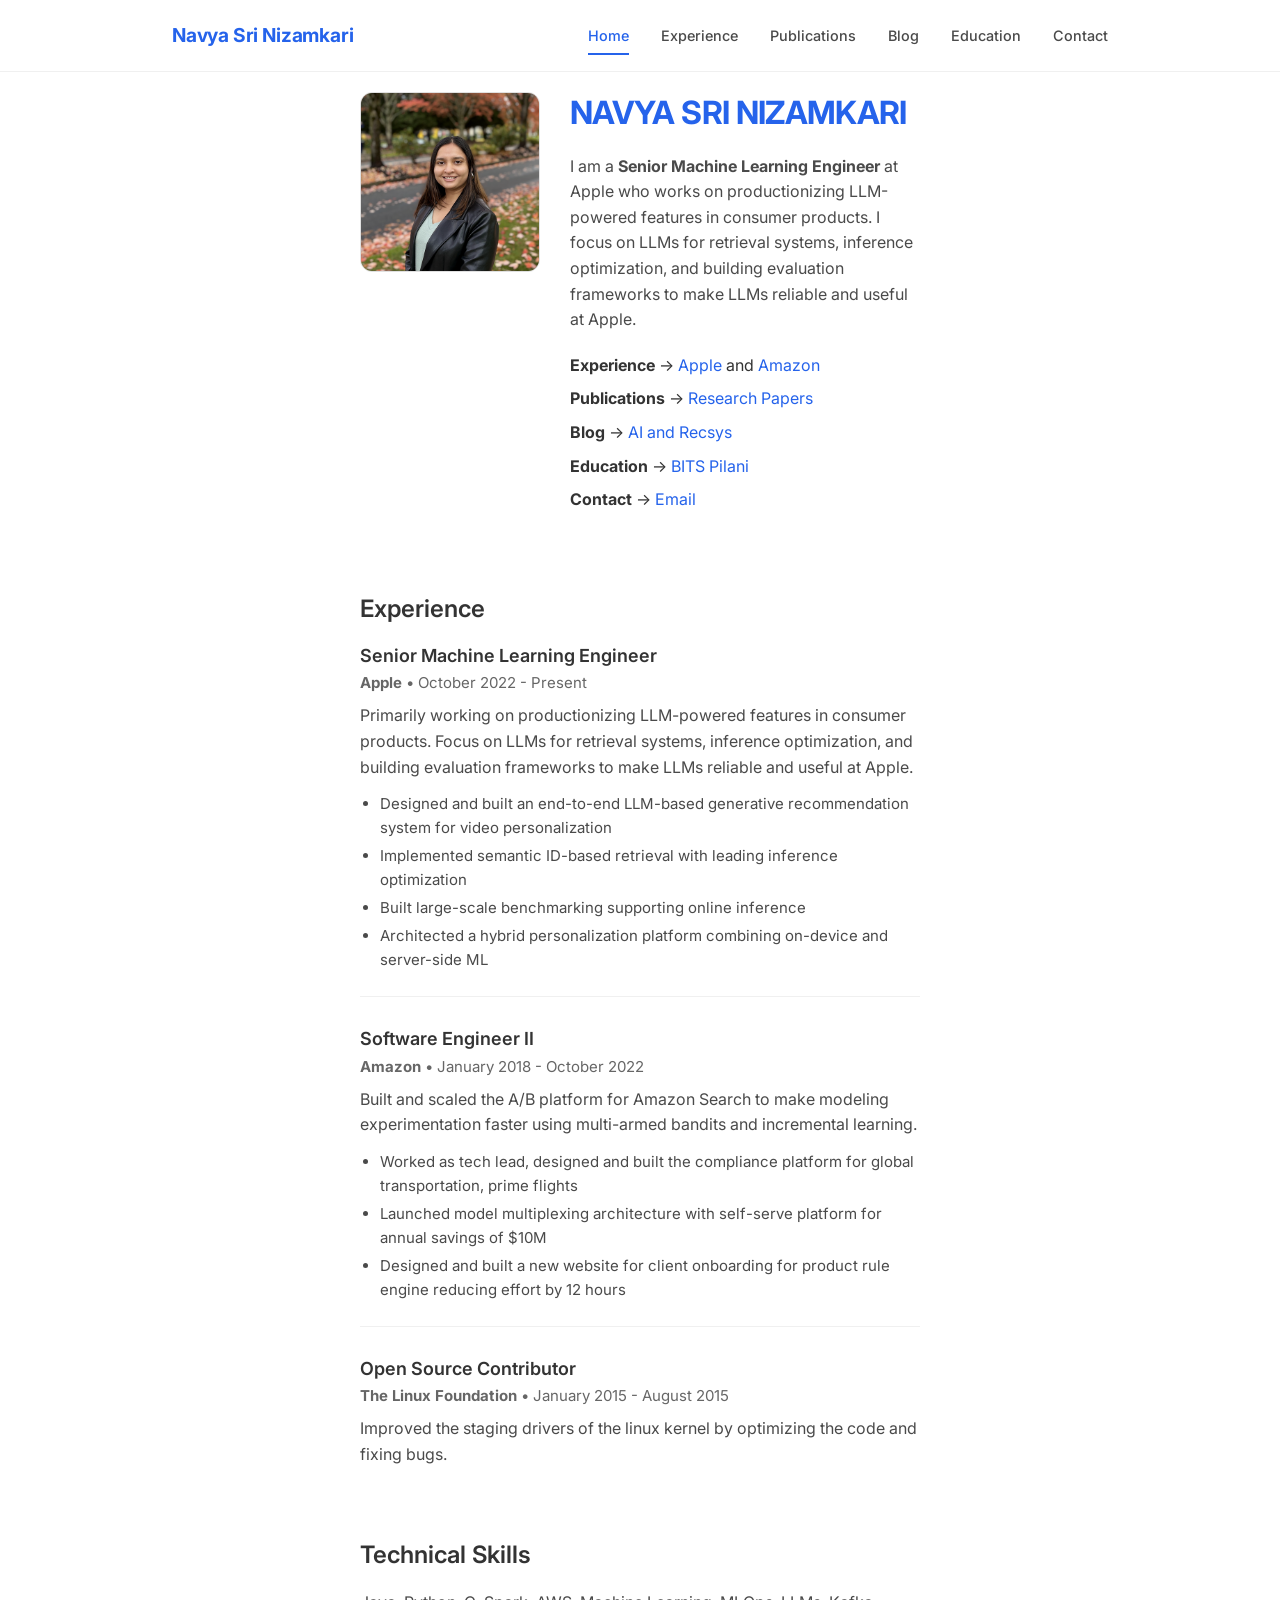
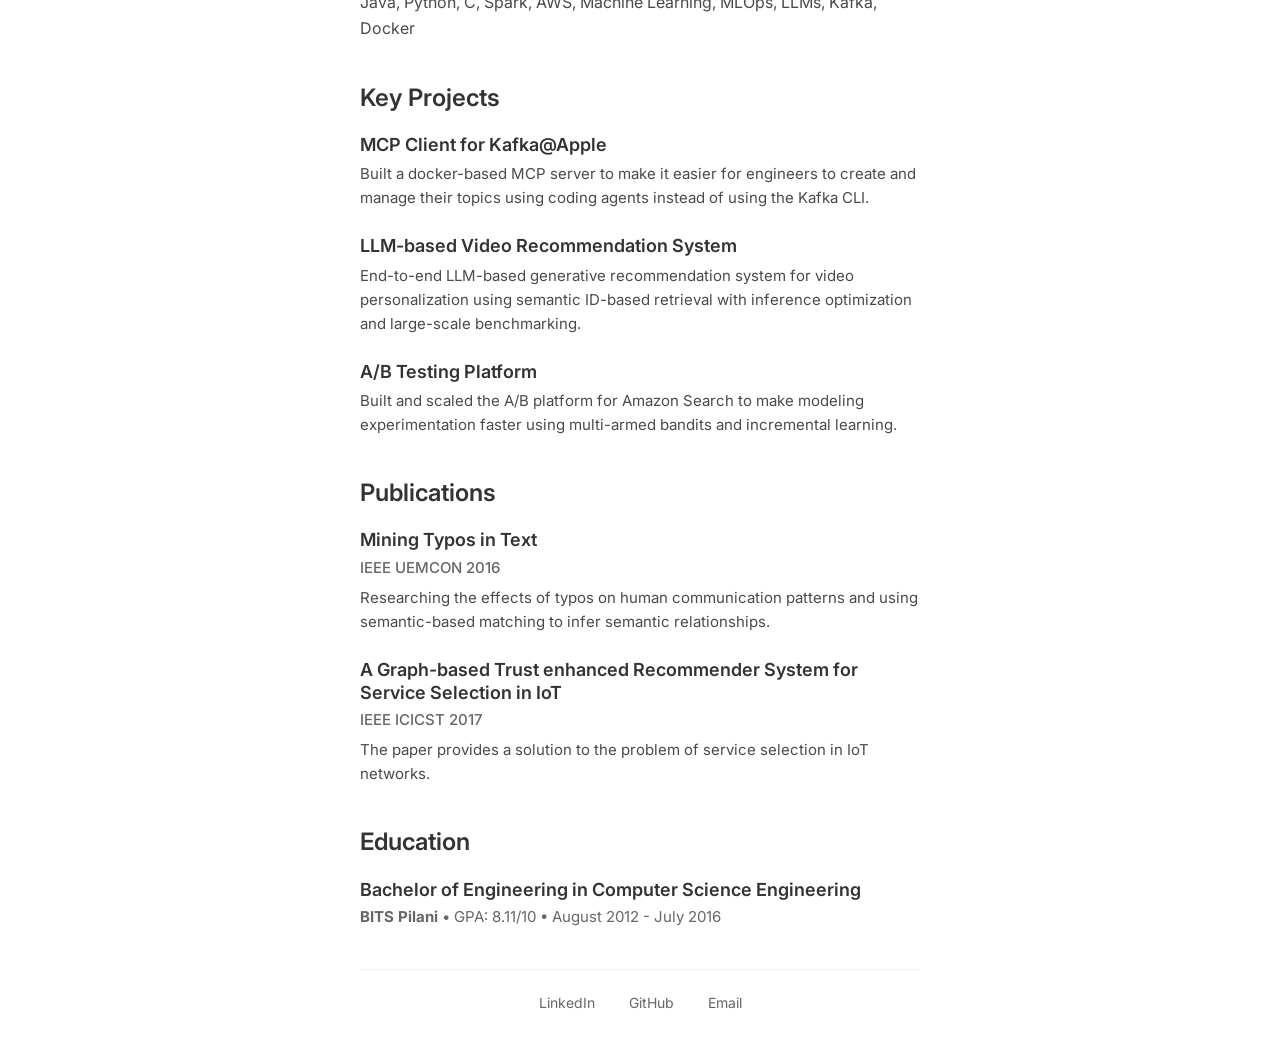
==== commit 15ecc53e: "Change bio from third person to first person for more personal tone" ====
--- a/index.html
+++ b/index.html
@@ -51,7 +51,7 @@
 
                 <!-- Bio -->
                 <div class="bio">
-                    <p>Navya is a <strong>Senior Machine Learning Engineer</strong> at Apple who works on productionizing LLM-powered features in consumer products. She focuses on LLMs for retrieval systems, inference optimization, and building evaluation frameworks to make LLMs reliable and useful at Apple.</p>
+                    <p>I am a <strong>Senior Machine Learning Engineer</strong> at Apple who works on productionizing LLM-powered features in consumer products. I focus on LLMs for retrieval systems, inference optimization, and building evaluation frameworks to make LLMs reliable and useful at Apple.</p>
                 </div>
 
                 <!-- Links -->
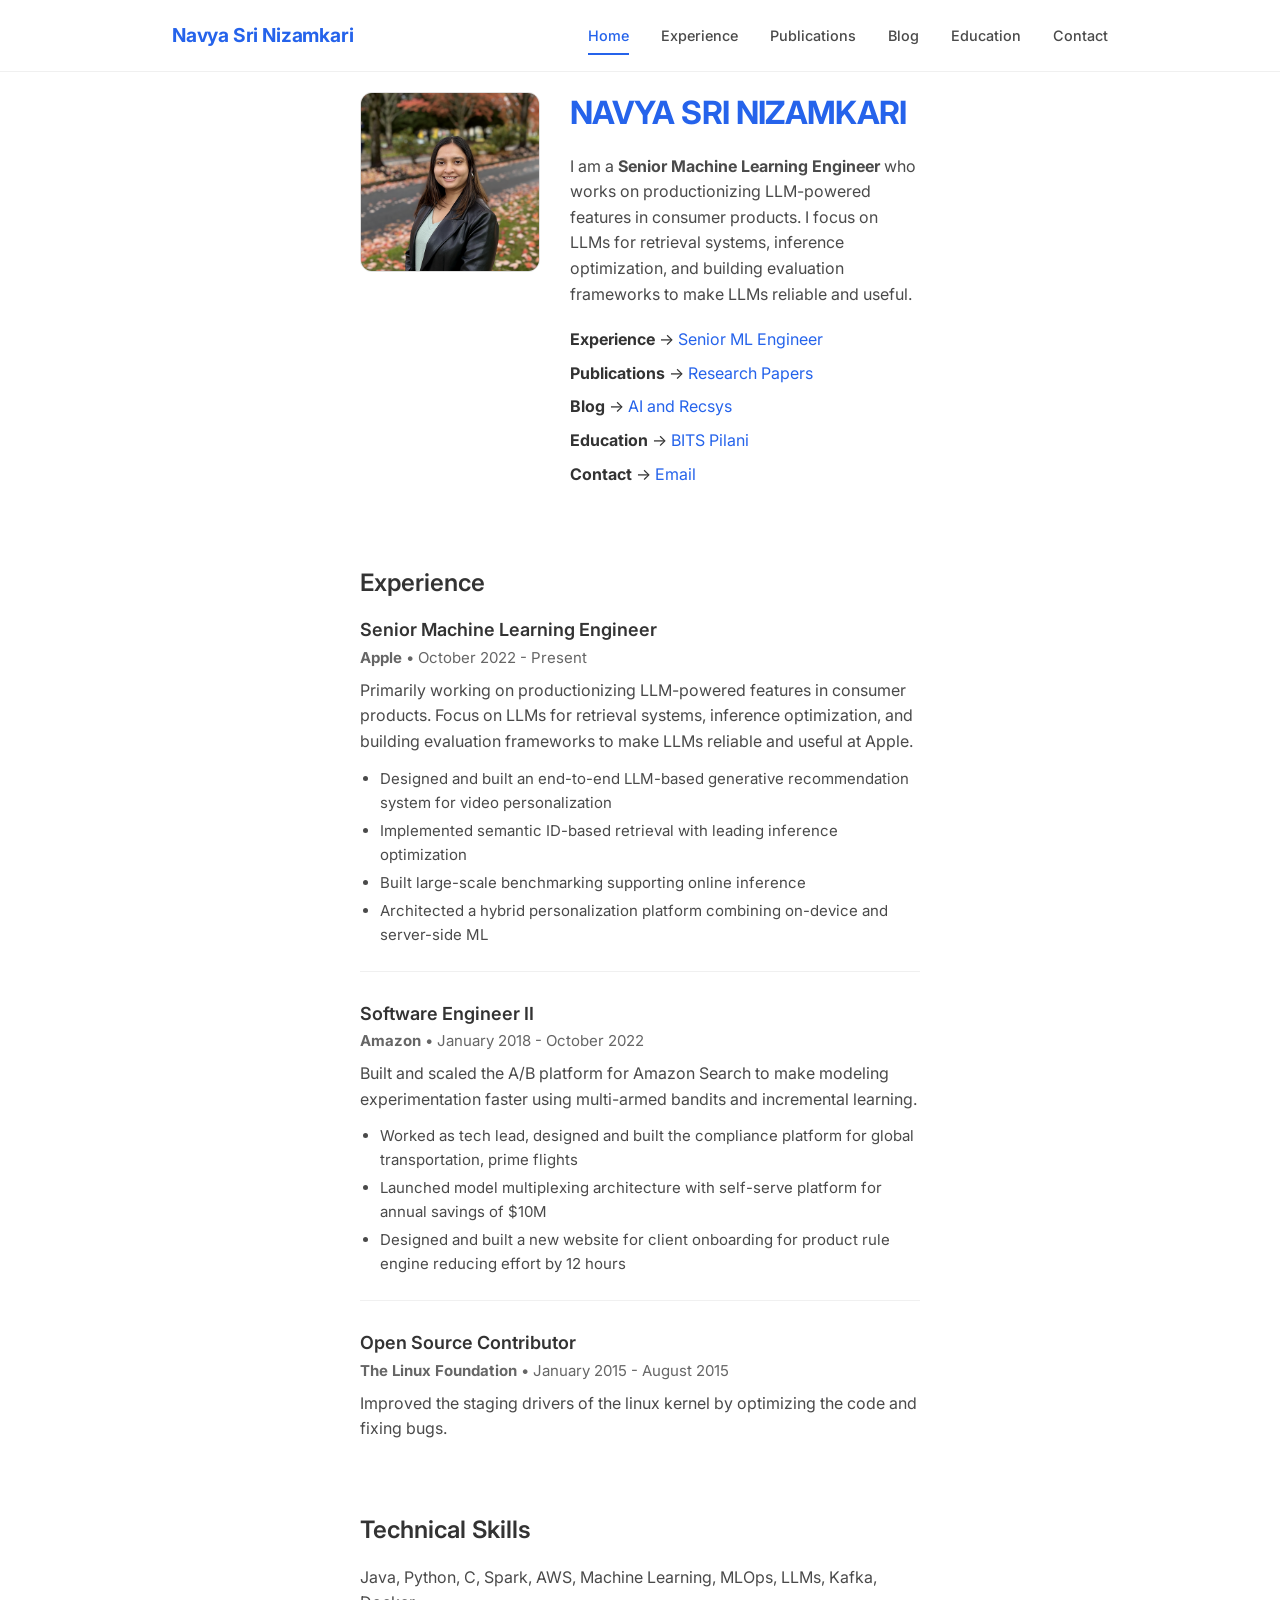
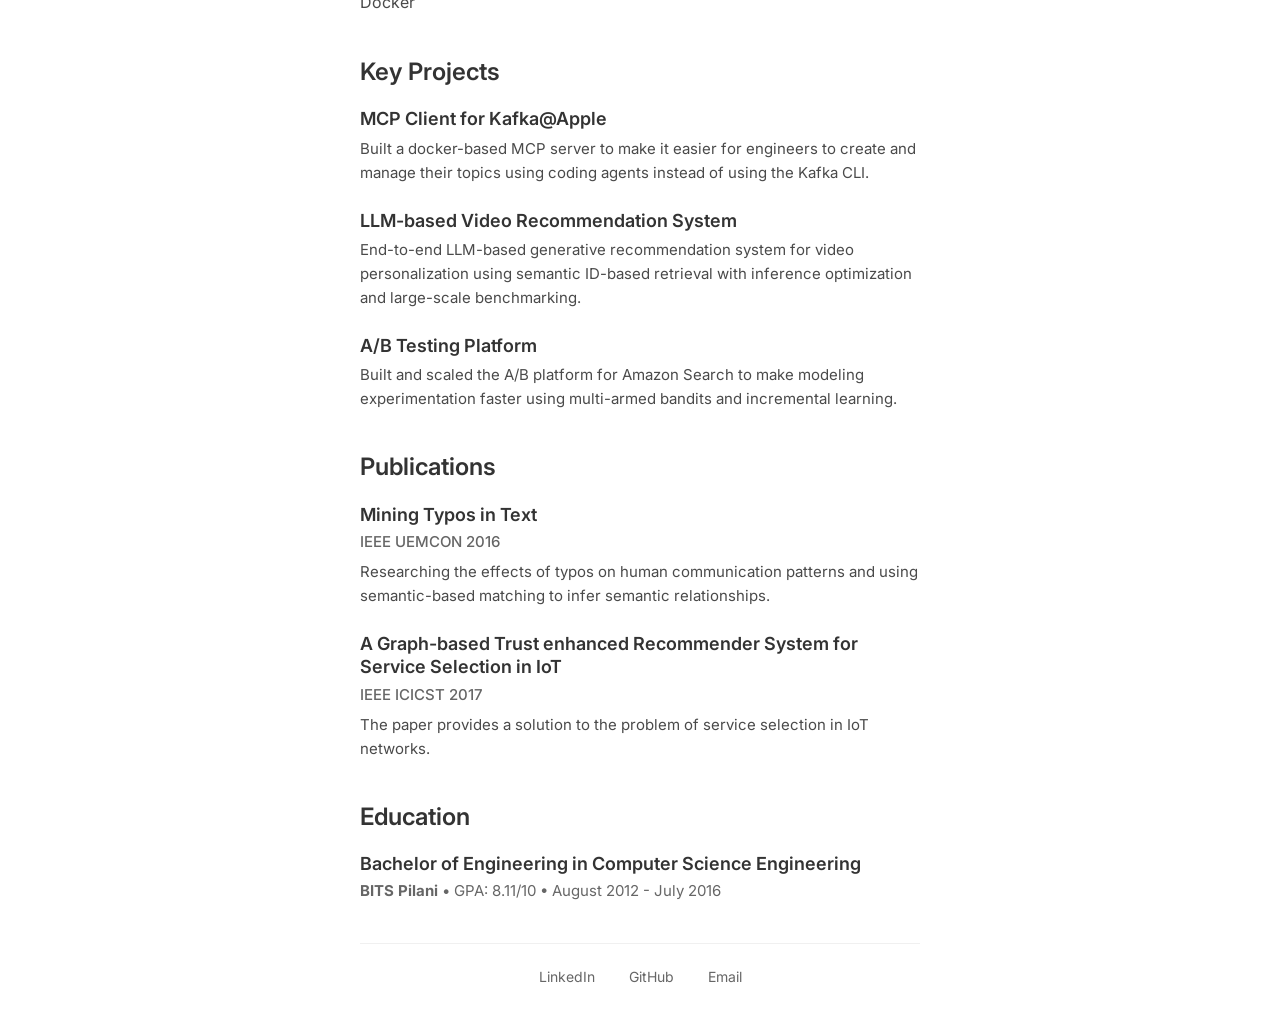
==== commit 0a088797: "Remove Apple mentions from bio and update experience link to be more generic" ====
--- a/index.html
+++ b/index.html
@@ -51,12 +51,12 @@
 
                 <!-- Bio -->
                 <div class="bio">
-                    <p>I am a <strong>Senior Machine Learning Engineer</strong> at Apple who works on productionizing LLM-powered features in consumer products. I focus on LLMs for retrieval systems, inference optimization, and building evaluation frameworks to make LLMs reliable and useful at Apple.</p>
+                    <p>I am a <strong>Senior Machine Learning Engineer</strong> who works on productionizing LLM-powered features in consumer products. I focus on LLMs for retrieval systems, inference optimization, and building evaluation frameworks to make LLMs reliable and useful.</p>
                 </div>
 
                 <!-- Links -->
                 <div class="links">
-                    <p><strong>Experience</strong> → <a href="#experience">Apple</a> and <a href="#experience">Amazon</a></p>
+                    <p><strong>Experience</strong> → <a href="#experience">Senior ML Engineer</a></p>
                     <p><strong>Publications</strong> → <a href="#publications">Research Papers</a></p>
                     <p><strong>Blog</strong> → <a href="blog/">AI and Recsys</a></p>
                     <p><strong>Education</strong> → <a href="#education">BITS Pilani</a></p>
